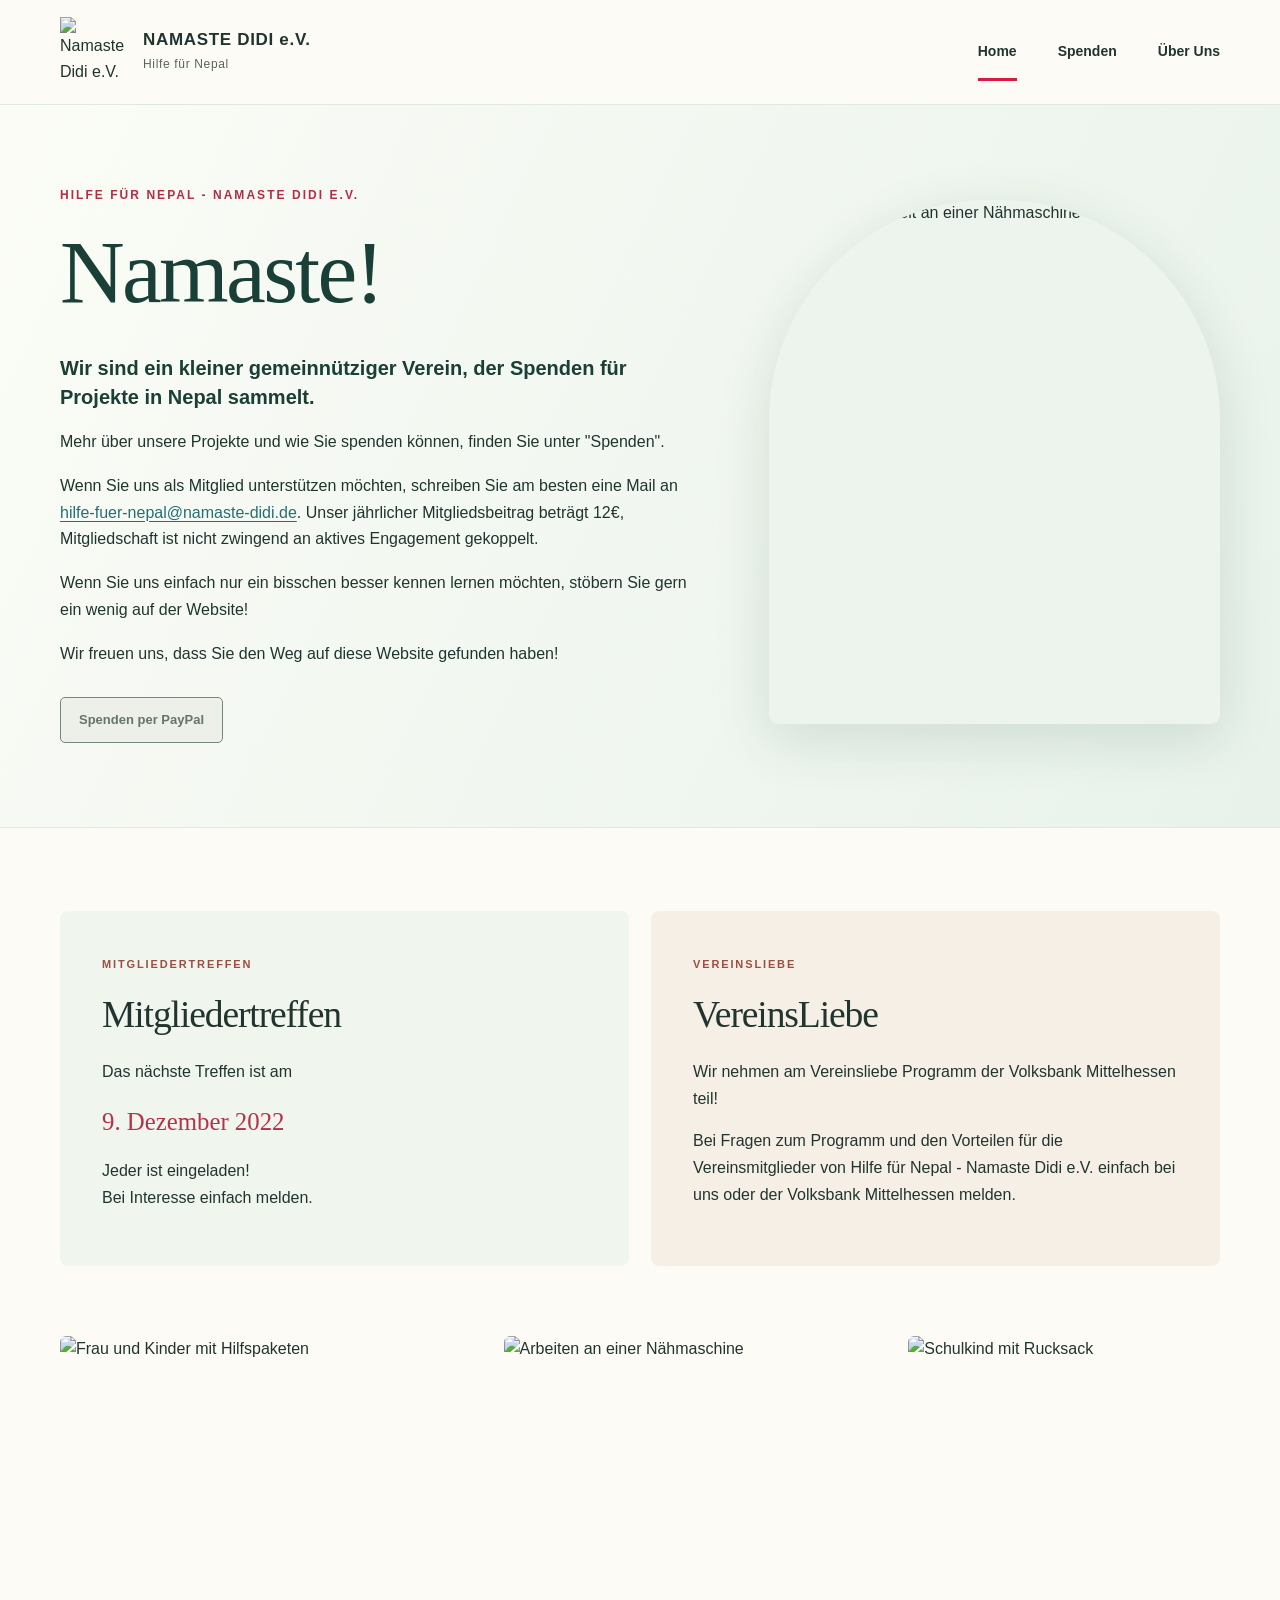
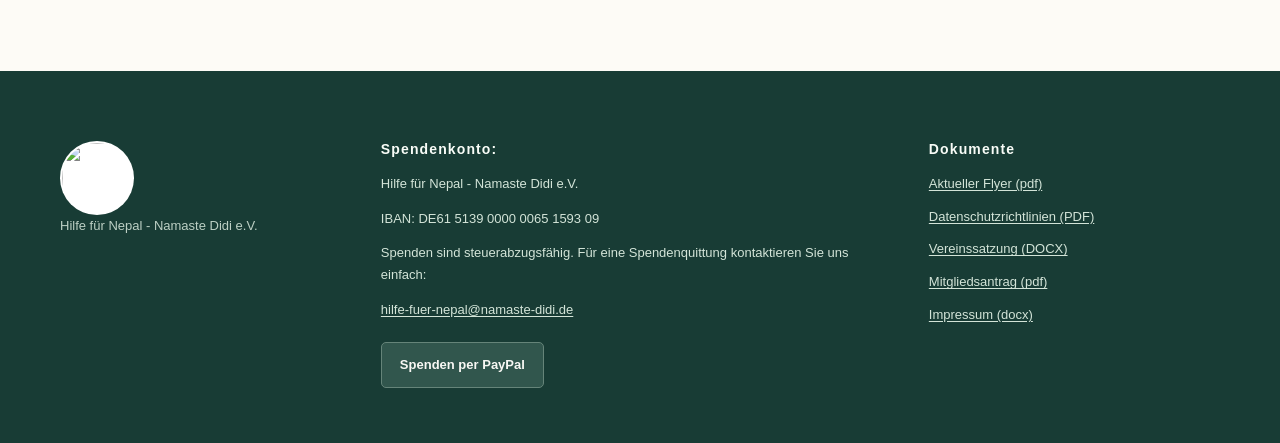
==== index.html @ a65c97d6 "Add files via upload" ====
<!DOCTYPE html>

<html lang="de">
<head><meta charset="utf-8"/><meta content="width=device-width, initial-scale=1" name="viewport"/>
<title>Home – Namaste Didi e.V.</title>
<meta content="Hilfe für Nepal – Namaste Didi e.V." name="description"/>
<link href="assets/logo.png" rel="icon" type="image/png"/>
<link href="styles.css" rel="stylesheet"/>
</head><body>
<a class="skip" href="#inhalt">Zum Inhalt springen</a>

<header class="header"><div class="wrap header-inner">
<a class="brand" href="index.html"><img alt="Namaste Didi e.V. – Hilfe für Nepal" height="70" src="assets/logo.png" width="70"/><span><strong>NAMASTE DIDI e.V.</strong><small>Hilfe für Nepal</small></span></a>
<nav aria-label="Hauptnavigation" class="nav"><a aria-current="page" href="index.html">Home</a><a href="projekte.html">Spenden</a><a href="wir.html">Über Uns</a></nav>
<details class="mobile-nav"><summary>Menü <span aria-hidden="true">☰</span></summary><nav aria-label="Hauptnavigation"><a aria-current="page" href="index.html">Home</a><a href="projekte.html">Spenden</a><a href="wir.html">Über Uns</a></nav></details>
</div></header>
<main id="inhalt">
<section class="hero"><div class="wrap hero-layout"><div class="hero-content"><span class="eyebrow">Hilfe für Nepal - Namaste Didi e.V.</span>
<h1>Namaste!</h1>
<p>Wir sind ein kleiner gemeinnütziger Verein, der Spenden für Projekte in Nepal sammelt.</p>
<p>Mehr über unsere Projekte und wie Sie spenden können, finden Sie unter "Spenden".</p>
<p>Wenn Sie uns als Mitglied unterstützen möchten, schreiben Sie am besten eine Mail an <a class="in-text" href="mailto:hilfe-fuer-nepal@namaste-didi.de">hilfe-fuer-nepal@namaste-didi.de</a>. Unser jährlicher Mitgliedsbeitrag beträgt 12€, Mitgliedschaft ist nicht zwingend an aktives Engagement gekoppelt.</p>
<p>Wenn Sie uns einfach nur ein bisschen besser kennen lernen möchten, stöbern Sie gern ein wenig auf der Website!</p>
<p>Wir freuen uns, dass Sie den Weg auf diese Website gefunden haben!</p>
<span class="archived-button home-paypal">Spenden per PayPal</span>
</div><figure class="hero-photo"><img alt="Frau bei der Arbeit an einer Nähmaschine" fetchpriority="high" height="374" src="assets/naeherin-1.webp" width="403"/></figure></div></section>
<section class="home-details"><div class="wrap details-grid"><article class="meeting"><span class="small-title">Mitgliedertreffen</span><h2>Mitgliedertreffen</h2><p>Das nächste Treffen ist am</p><p class="date">9. Dezember 2022</p><p>Jeder ist eingeladen!<br/>Bei Interesse einfach melden.</p></article><article class="club"><span class="small-title">VereinsLiebe</span><h2>VereinsLiebe</h2><p>Wir nehmen am Vereinsliebe Programm der Volksbank Mittelhessen teil!</p><p>Bei Fragen zum Programm und den Vorteilen für die Vereinsmitglieder von Hilfe für Nepal - Namaste Didi e.V. einfach bei uns oder der Volksbank Mittelhessen melden.</p></article></div></section>
<section aria-label="Fotos aus dem Vereinsarchiv" class="photos-strip wrap"><img alt="Frau und Kinder mit Hilfspaketen" loading="lazy" src="assets/familie-2.webp"/><img alt="Arbeiten an einer Nähmaschine" loading="lazy" src="assets/naeherin-2.webp"/><img alt="Schulkind mit Rucksack" loading="lazy" src="assets/schulranzen.webp"/></section>
</main>
<footer class="footer"><div class="wrap footer-inner"><section class="footer-identity"><img alt="" height="74" src="assets/logo.png" width="74"/><p>Hilfe für Nepal - Namaste Didi e.V.</p></section>
<section class="footer-donation"><h2>Spendenkonto:</h2><p>Hilfe für Nepal - Namaste Didi e.V.</p><p>IBAN: DE61 5139 0000 0065 1593 09</p><p>Spenden sind steuerabzugsfähig. Für eine Spendenquittung kontaktieren Sie uns einfach:</p><p><a href="mailto:hilfe-fuer-nepal@namaste-didi.de">hilfe-fuer-nepal@namaste-didi.de</a></p><span class="archived-button">Spenden per PayPal</span></section>
<section class="footer-documents"><h2>Dokumente</h2><a download="Flyer.pdf" href="dokumente/Flyer.pdf">Aktueller Flyer (pdf)</a><a download="Datenschutzrichtlinien.pdf" href="dokumente/Datenschutzrichtlinien.pdf">Datenschutzrichtlinien (PDF)</a><a download="Vereinssatzung.docx" href="dokumente/Vereinssatzung.docx">Vereinssatzung (DOCX)</a><a download="Mitgliedsantrag.pdf" href="dokumente/Mitgliedsantrag.pdf">Mitgliedsantrag (pdf)</a><a download="Impressum-Namaste-Didi.docx" href="dokumente/Impressum-Namaste-Didi.docx">Impressum (docx)</a></section></div></footer>
</body></html>
---- styles.css ----
:root{--bg:#fdfbf6;--ink:#20352f;--forest:#193f36;--blue:#36afe0;--red:#d91b43;--green:#76b876;--sage:#edf4ed;--line:#e0e9df;--muted:#56655d;--serif:Georgia,'Times New Roman',serif}
*,*::before,*::after{box-sizing:border-box}
html{scroll-behavior:smooth}body{margin:0;color:var(--ink);background:var(--bg);font-family:Arial,Helvetica,sans-serif;line-height:1.68;font-size:16px}img{max-width:100%;display:block}a{color:inherit;text-decoration:none}a:hover{text-decoration:underline}button,summary{cursor:pointer}.wrap{width:min(1160px,calc(100% - 52px));margin-inline:auto}
h1,h2,h3{line-height:1.16}h1,h2{font-family:var(--serif);font-weight:500;letter-spacing:-.03em}h1{font-size:clamp(3.5rem,7vw,6rem);margin:0 0 30px}h2{font-size:clamp(2rem,3vw,3rem)}h3{font-size:1.25rem}.skip{position:absolute;top:-50px;left:12px;z-index:50;background:white;padding:10px}.skip:focus{top:8px}
.header{position:relative;z-index:4;background:var(--bg);border-bottom:1px solid var(--line)}.header-inner{display:flex;align-items:center;justify-content:space-between;gap:28px;height:104px}.brand{display:flex;align-items:center;gap:12px;flex-shrink:0}.brand img{width:71px;height:71px;object-fit:contain;mix-blend-mode:multiply}.brand strong{font-size:17px;display:block;line-height:1.2;letter-spacing:.04em}.brand small{font-size:12px;color:var(--muted);display:block;letter-spacing:.055em;margin-top:3px}.nav{display:flex;gap:41px;align-items:center}.nav>a{font-size:14px;font-weight:700;position:relative;padding:33px 0}.nav>a[aria-current="page"]:after{content:"";position:absolute;background:var(--red);height:3px;left:0;right:0;bottom:16px}.mobile-nav{display:none}
.hero{background:linear-gradient(115deg,#fbfcf6,#e8f2eb);border-bottom:1px solid var(--line)}.hero-layout{display:grid;grid-template-columns:1.16fr .82fr;gap:70px;min-height:600px;align-items:center;padding-block:76px 84px}.eyebrow{font-size:12px;letter-spacing:.17em;font-weight:800;color:#b12e45;text-transform:uppercase}.hero h1{color:var(--forest);margin-top:12px}.hero-content p{max-width:650px;margin:0 0 17px;font-size:16px}.hero-content p:first-of-type{font-size:20px;line-height:1.45;color:var(--forest);font-weight:650}.in-text{color:#246f74;text-decoration:underline;text-underline-offset:3px;overflow-wrap:anywhere}.hero-photo{margin:0;border-radius:220px 220px 9px 9px;overflow:hidden;box-shadow:0 15px 55px #17472d22;background:var(--sage);aspect-ratio:1/1.16}.hero-photo img{width:100%;height:100%;object-fit:cover;object-position:50% 50%}.archived-button{display:inline-block;border:1px solid #75867d;color:#65756a;background:#edf0e9;border-radius:5px;padding:11px 18px;font-size:13px;font-weight:750;cursor:default}.home-paypal{margin-top:12px}
.home-details{padding:83px 0 70px}.details-grid{display:grid;grid-template-columns:1fr 1fr;gap:22px}.details-grid article{padding:39px 42px;border-radius:8px;background:#f0f5ee;min-height:310px}.details-grid .club{background:#f6efe6}.details-grid .small-title{font-weight:800;font-size:11px;color:#9a4f40;letter-spacing:.17em;text-transform:uppercase}.details-grid h2{font-size:2.35rem;margin:16px 0 23px}.details-grid p{margin:0 0 15px}.details-grid .date{font-family:var(--serif);font-size:1.55rem;color:#b5324b}.photos-strip{display:grid;grid-template-columns:1.1fr 1fr .8fr;gap:15px;padding-bottom:95px}.photos-strip img{height:240px;width:100%;object-fit:cover;border-radius:6px}.photos-strip img:nth-child(3){object-position:50% 32%}
.page-heading{background:#eaf2eb;padding:64px 0 55px;border-bottom:1px solid var(--line)}.page-heading h1{margin:0;font-size:clamp(3rem,6vw,5rem)}.section{padding:78px 0}.section.soft{background:#f0f5ed}.prose p{margin:0 0 18px}.prose h2{margin:0 0 26px}.prose h3{font-family:var(--serif);font-size:1.6rem;margin:28px 0 12px}.project-philosophy{display:grid;grid-template-columns:.76fr 1.24fr;align-items:center;gap:62px}.philosophy-image{align-self:stretch;min-height:390px;background:#e4e9df;overflow:hidden;border-radius:8px}.philosophy-image img{width:100%;height:100%;object-fit:cover}.project-feature{display:grid;grid-template-columns:1.3fr .7fr;gap:45px;align-items:center}.project-feature-photo{margin:0;overflow:hidden;border-radius:8px;background:#dbe8de}.project-feature-photo img{width:100%;min-height:290px;max-height:430px;object-fit:cover}.project-feature-text h2{font-size:clamp(2.35rem,4.5vw,3.75rem)}.section-title{margin:0 0 32px}.projects-list{display:grid;grid-template-columns:1fr 1fr;gap:20px}.project-card{border-radius:7px;border:1px solid var(--line);background:white;padding:29px 31px}.project-card h3{font-family:var(--serif);font-size:1.85rem;font-weight:500;margin:0 0 17px}.project-card p{margin:0 0 13px}.project-card p:last-child{margin:0}.project-card.with-image{display:grid;grid-template-columns:1.15fr .85fr;gap:22px;align-items:start}.project-card.with-image img{height:100%;min-height:180px;object-fit:cover;border-radius:6px}.project-card:nth-child(4),.project-card:nth-child(5){grid-column:span 2}.project-card:nth-child(5){grid-template-columns:1.5fr .5fr}.donation-grid{display:grid;grid-template-columns:repeat(3,minmax(0,1fr));gap:19px}.donation-card{border:1px solid var(--line);border-radius:7px;background:#fff;padding:27px 29px}.donation-card h3{font-family:var(--serif);font-size:1.55rem;font-weight:500;margin:0 0 18px}.donation-card p{margin:0 0 17px}.donation-card p:last-child{margin:0}
.about-top{display:grid;grid-template-columns:1.4fr .6fr;gap:53px;align-items:center}.about-top h2{font-size:clamp(2rem,3vw,2.85rem)}.about-photo{margin:0;border-radius:7px;overflow:hidden;max-height:420px}.about-photo img{width:100%;height:420px;object-fit:cover}.about-members{max-width:870px;margin:0 auto}.team-grid{display:grid;grid-template-columns:repeat(3,minmax(0,1fr));gap:20px}.team-card{padding:31px;background:white;border:1px solid var(--line);border-radius:7px}.team-number{font-size:12px;color:#a9b4aa;letter-spacing:.15em;font-weight:700}.team-card h2{font-size:1.95rem;margin:26px 0 11px}.team-card h3{font-size:13px;color:#a9434f;letter-spacing:.05em;margin:0 0 19px}.team-card p{margin:0;color:var(--muted)}
.footer{background:#183c35;color:#f8fcf7;padding:70px 0 55px}.footer-inner{display:grid;grid-template-columns:.92fr 1.7fr 1fr;gap:53px}.footer-identity img{background:white;border-radius:50%;padding:2px}.footer-identity p{font-size:14px;opacity:.88;margin:18px 0}.footer h2{font-family:Arial,Helvetica,sans-serif;font-size:14px;letter-spacing:.08em;font-weight:800;margin:0 0 16px}.footer p{font-size:13px;margin:0 0 13px;color:#d3e4d8}.footer a{font-size:13px;text-decoration:underline;text-underline-offset:2px}.footer-documents a{display:block;margin:0 0 11px;color:#d3e4d8}.footer .archived-button{background:#31564d;border-color:#658479;color:#f8f8f4;margin-top:8px}
@media(max-width:1000px){.hero-layout{gap:37px;grid-template-columns:1.2fr .75fr}.projects-list{grid-template-columns:1fr}.project-card:nth-child(4),.project-card:nth-child(5){grid-column:auto}.donation-grid{grid-template-columns:1fr 1fr}.footer-inner{gap:27px}.project-philosophy{gap:29px}.project-feature{gap:29px}}
@media(max-width:730px){.wrap{width:calc(100% - 36px)}.header-inner{height:78px}.brand img{width:55px;height:55px}.brand strong{font-size:14px}.brand small{font-size:10px}.nav{display:none}.mobile-nav{display:block;position:relative}.mobile-nav summary{list-style:none;padding:9px 0;font-size:14px;font-weight:750}.mobile-nav summary::-webkit-details-marker{display:none}.mobile-nav nav{position:absolute;right:-18px;top:40px;min-width:175px;background:var(--bg);border:1px solid var(--line);box-shadow:0 14px 32px #152f2338;z-index:20;padding:9px 18px}.mobile-nav nav a{display:block;font-size:15px;font-weight:700;padding:9px 0}.hero-layout{grid-template-columns:1fr;padding:55px 0 67px;gap:35px}.hero h1{font-size:4.3rem;margin-bottom:20px}.hero-photo{max-width:400px;width:100%;margin:0 auto;aspect-ratio:1.24/1;border-radius:180px 180px 8px 8px}.home-details{padding:60px 0 48px}.details-grid{grid-template-columns:1fr}.details-grid article{padding:29px}.photos-strip{grid-template-columns:1fr 1fr;gap:9px;padding-bottom:64px}.photos-strip img{height:180px}.photos-strip img:first-child{grid-row:span 2;height:369px}.page-heading{padding:50px 0 42px}.section{padding:58px 0}.project-philosophy,.project-feature,.about-top{grid-template-columns:1fr}.philosophy-image{min-height:290px;max-height:410px}.project-feature-photo{max-width:500px}.project-card.with-image,.project-card:nth-child(5){grid-template-columns:1fr}.project-card.with-image img{height:200px;width:100%}.donation-grid{grid-template-columns:1fr}.team-grid{grid-template-columns:1fr 1fr}.footer-inner{grid-template-columns:1fr 1fr;gap:35px}.footer-identity{grid-column:span 2}}
@media(max-width:450px){.hero h1{font-size:3.7rem}.hero-content p:first-of-type{font-size:18px}.team-grid{grid-template-columns:1fr}.footer-inner{grid-template-columns:1fr}.footer-identity{grid-column:auto}.photos-strip img{height:145px}.photos-strip img:first-child{height:299px}.section-title{font-size:2.3rem}.project-card{padding:23px}.project-card h3{font-size:1.55rem}}
@media(prefers-reduced-motion:reduce){html{scroll-behavior:auto}}

.philosophy-image{margin:0;position:relative}.editorial-photo-note{position:absolute;bottom:0;left:0;right:0;background:#193f36ed;color:#fff;font-size:12px;line-height:1.45;padding:13px 15px}
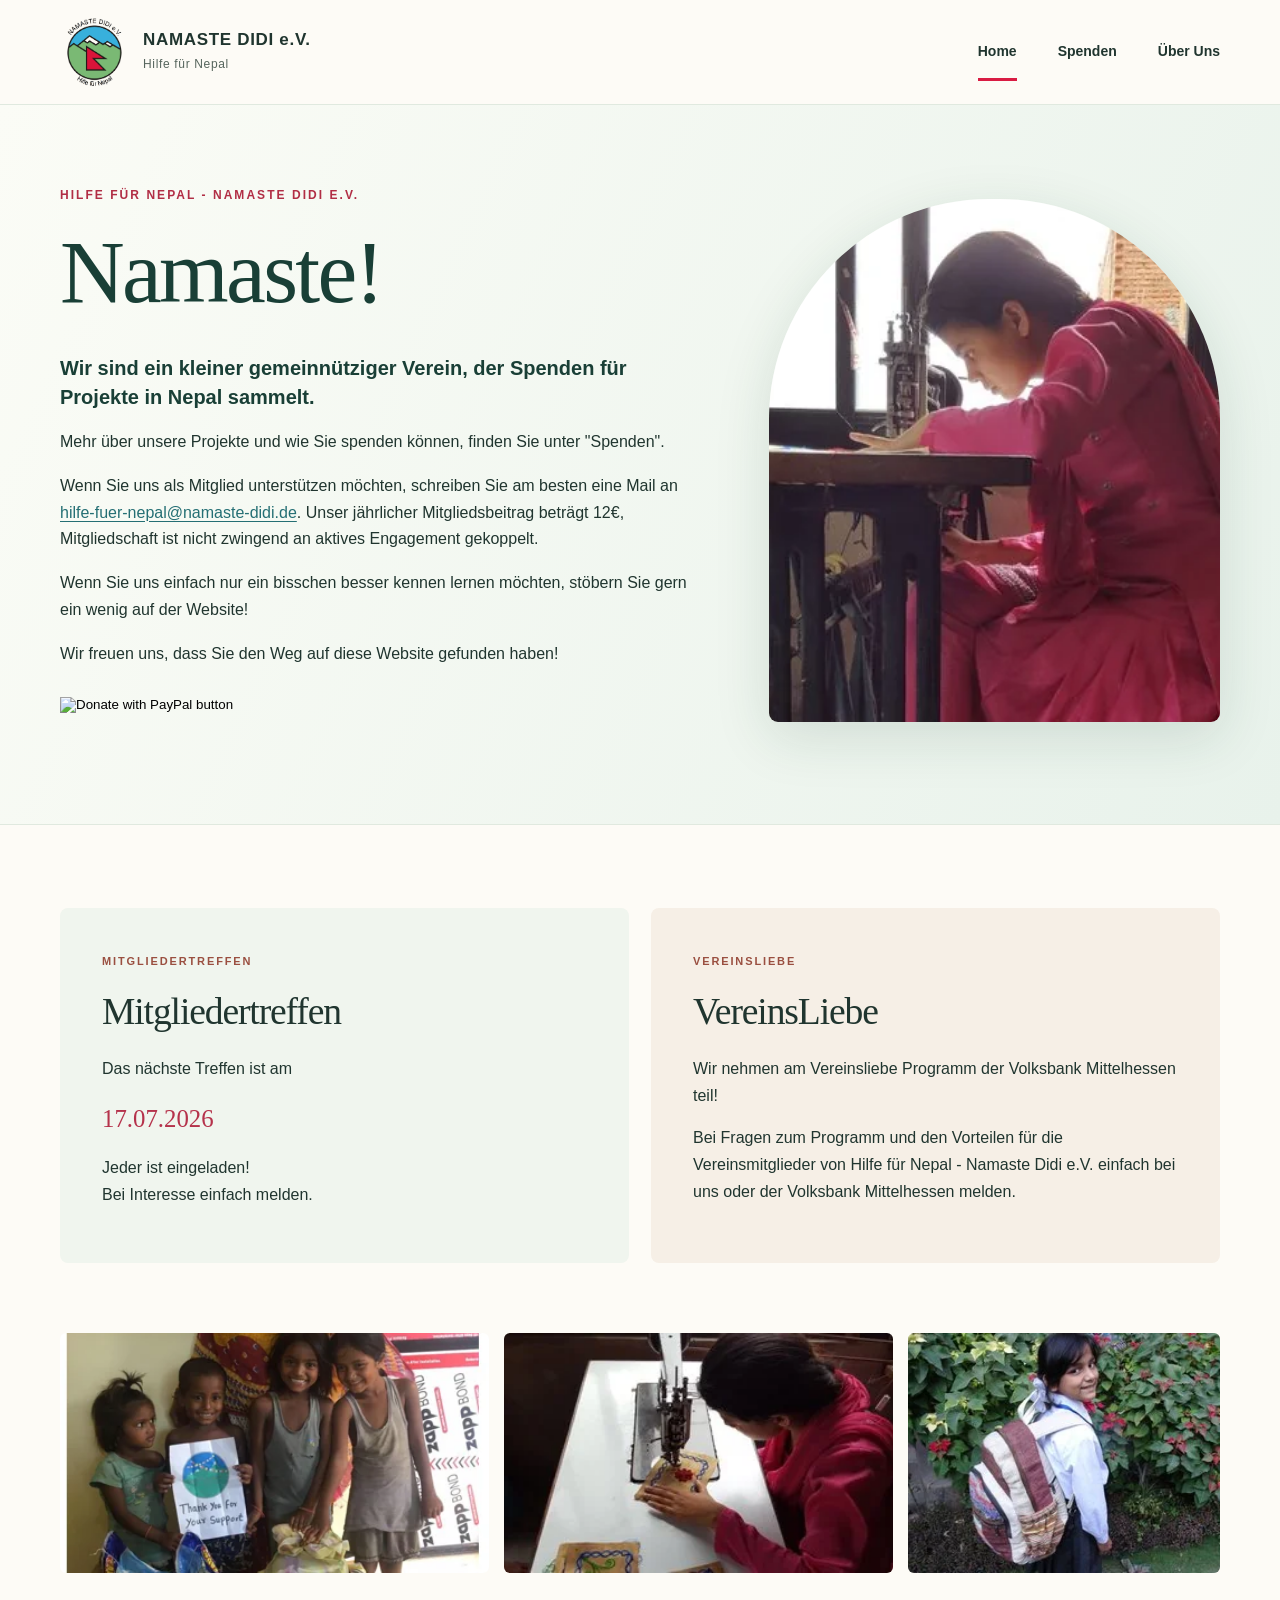
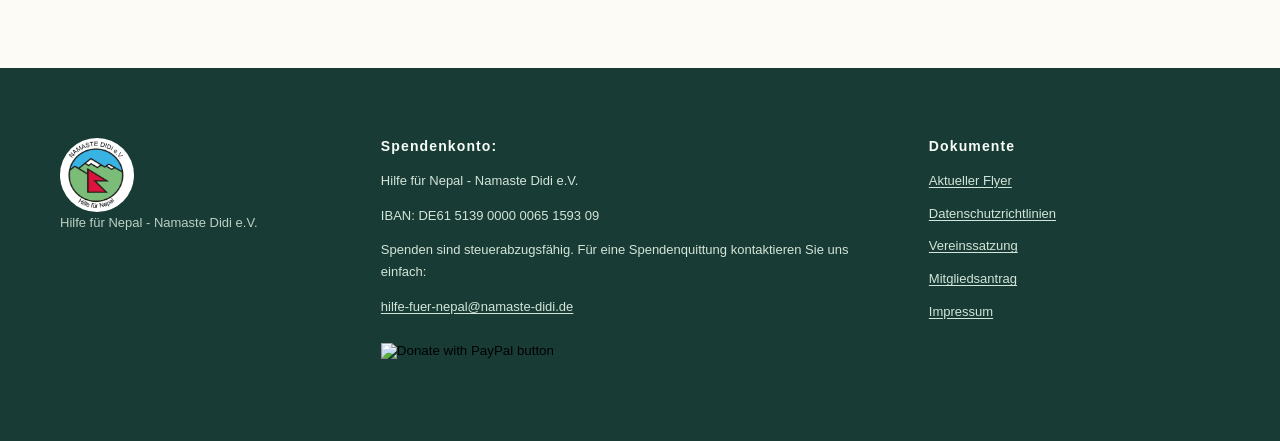
==== commit 1a5ca1d6: "Fix document links and PayPal donation forms; update meeting date and remove editorial notes" ====
--- a/index.html
+++ b/index.html
@@ -22,12 +22,20 @@
 <p>Wenn Sie uns als Mitglied unterstützen möchten, schreiben Sie am besten eine Mail an <a class="in-text" href="mailto:hilfe-fuer-nepal@namaste-didi.de">hilfe-fuer-nepal@namaste-didi.de</a>. Unser jährlicher Mitgliedsbeitrag beträgt 12€, Mitgliedschaft ist nicht zwingend an aktives Engagement gekoppelt.</p>
 <p>Wenn Sie uns einfach nur ein bisschen besser kennen lernen möchten, stöbern Sie gern ein wenig auf der Website!</p>
 <p>Wir freuen uns, dass Sie den Weg auf diese Website gefunden haben!</p>
-<span class="archived-button home-paypal">Spenden per PayPal</span>
+<form class="paypal-form" action="https://www.paypal.com/donate" method="post" target="_top">
+<input type="hidden" name="hosted_button_id" value="EQ22WCZMBTJYG"/>
+<input type="image" src="https://www.paypalobjects.com/de_DE/DE/i/btn/btn_donate_LG.gif" border="0" name="submit" title="PayPal - The safer, easier way to pay online!" alt="Donate with PayPal button"/>
+<img alt="" border="0" src="https://www.paypal.com/de_DE/i/scr/pixel.gif" width="1" height="1"/>
+</form>
 </div><figure class="hero-photo"><img alt="Frau bei der Arbeit an einer Nähmaschine" fetchpriority="high" height="374" src="assets/naeherin-1.webp" width="403"/></figure></div></section>
-<section class="home-details"><div class="wrap details-grid"><article class="meeting"><span class="small-title">Mitgliedertreffen</span><h2>Mitgliedertreffen</h2><p>Das nächste Treffen ist am</p><p class="date">9. Dezember 2022</p><p>Jeder ist eingeladen!<br/>Bei Interesse einfach melden.</p></article><article class="club"><span class="small-title">VereinsLiebe</span><h2>VereinsLiebe</h2><p>Wir nehmen am Vereinsliebe Programm der Volksbank Mittelhessen teil!</p><p>Bei Fragen zum Programm und den Vorteilen für die Vereinsmitglieder von Hilfe für Nepal - Namaste Didi e.V. einfach bei uns oder der Volksbank Mittelhessen melden.</p></article></div></section>
-<section aria-label="Fotos aus dem Vereinsarchiv" class="photos-strip wrap"><img alt="Frau und Kinder mit Hilfspaketen" loading="lazy" src="assets/familie-2.webp"/><img alt="Arbeiten an einer Nähmaschine" loading="lazy" src="assets/naeherin-2.webp"/><img alt="Schulkind mit Rucksack" loading="lazy" src="assets/schulranzen.webp"/></section>
+<section class="home-details"><div class="wrap details-grid"><article class="meeting"><span class="small-title">Mitgliedertreffen</span><h2>Mitgliedertreffen</h2><p>Das nächste Treffen ist am</p><p class="date">17.07.2026</p><p>Jeder ist eingeladen!<br/>Bei Interesse einfach melden.</p></article><article class="club"><span class="small-title">VereinsLiebe</span><h2>VereinsLiebe</h2><p>Wir nehmen am Vereinsliebe Programm der Volksbank Mittelhessen teil!</p><p>Bei Fragen zum Programm und den Vorteilen für die Vereinsmitglieder von Hilfe für Nepal - Namaste Didi e.V. einfach bei uns oder der Volksbank Mittelhessen melden.</p></article></div></section>
+<section aria-label="Fotos aus Nepal" class="photos-strip wrap"><img alt="Frau und Kinder mit Hilfspaketen" loading="lazy" src="assets/familie-2.webp"/><img alt="Arbeiten an einer Nähmaschine" loading="lazy" src="assets/naeherin-2.webp"/><img alt="Schulkind mit Rucksack" loading="lazy" src="assets/schulranzen.webp"/></section>
 </main>
 <footer class="footer"><div class="wrap footer-inner"><section class="footer-identity"><img alt="" height="74" src="assets/logo.png" width="74"/><p>Hilfe für Nepal - Namaste Didi e.V.</p></section>
-<section class="footer-donation"><h2>Spendenkonto:</h2><p>Hilfe für Nepal - Namaste Didi e.V.</p><p>IBAN: DE61 5139 0000 0065 1593 09</p><p>Spenden sind steuerabzugsfähig. Für eine Spendenquittung kontaktieren Sie uns einfach:</p><p><a href="mailto:hilfe-fuer-nepal@namaste-didi.de">hilfe-fuer-nepal@namaste-didi.de</a></p><span class="archived-button">Spenden per PayPal</span></section>
-<section class="footer-documents"><h2>Dokumente</h2><a download="Flyer.pdf" href="dokumente/Flyer.pdf">Aktueller Flyer (pdf)</a><a download="Datenschutzrichtlinien.pdf" href="dokumente/Datenschutzrichtlinien.pdf">Datenschutzrichtlinien (PDF)</a><a download="Vereinssatzung.docx" href="dokumente/Vereinssatzung.docx">Vereinssatzung (DOCX)</a><a download="Mitgliedsantrag.pdf" href="dokumente/Mitgliedsantrag.pdf">Mitgliedsantrag (pdf)</a><a download="Impressum-Namaste-Didi.docx" href="dokumente/Impressum-Namaste-Didi.docx">Impressum (docx)</a></section></div></footer>
+<section class="footer-donation"><h2>Spendenkonto:</h2><p>Hilfe für Nepal - Namaste Didi e.V.</p><p>IBAN: DE61 5139 0000 0065 1593 09</p><p>Spenden sind steuerabzugsfähig. Für eine Spendenquittung kontaktieren Sie uns einfach:</p><p><a href="mailto:hilfe-fuer-nepal@namaste-didi.de">hilfe-fuer-nepal@namaste-didi.de</a></p><form class="paypal-form" action="https://www.paypal.com/donate" method="post" target="_top">
+<input type="hidden" name="hosted_button_id" value="EQ22WCZMBTJYG"/>
+<input type="image" src="https://www.paypalobjects.com/de_DE/DE/i/btn/btn_donate_LG.gif" border="0" name="submit" title="PayPal - The safer, easier way to pay online!" alt="Donate with PayPal button"/>
+<img alt="" border="0" src="https://www.paypal.com/de_DE/i/scr/pixel.gif" width="1" height="1"/>
+</form></section>
+<section class="footer-documents"><h2>Dokumente</h2><a download="Flyer.pdf" href="documents/Flyer.pdf">Aktueller Flyer</a><a download="Datenschutzrichtlinien.pdf" href="documents/Datenschutzrichtlinien.pdf">Datenschutzrichtlinien</a><a download="Vereinssatzung.docx" href="documents/Vereinssatzung.docx">Vereinssatzung</a><a download="Mitgliedsantrag.pdf" href="documents/Mitgliedsantrag.pdf">Mitgliedsantrag</a><a download="Impressum-Namaste-Didi.docx" href="documents/Impressum-Namaste-Didi.docx">Impressum</a></section></div></footer>
 </body></html>
--- a/styles.css
+++ b/styles.css
@@ -4,14 +4,14 @@
 html{scroll-behavior:smooth}body{margin:0;color:var(--ink);background:var(--bg);font-family:Arial,Helvetica,sans-serif;line-height:1.68;font-size:16px}img{max-width:100%;display:block}a{color:inherit;text-decoration:none}a:hover{text-decoration:underline}button,summary{cursor:pointer}.wrap{width:min(1160px,calc(100% - 52px));margin-inline:auto}
 h1,h2,h3{line-height:1.16}h1,h2{font-family:var(--serif);font-weight:500;letter-spacing:-.03em}h1{font-size:clamp(3.5rem,7vw,6rem);margin:0 0 30px}h2{font-size:clamp(2rem,3vw,3rem)}h3{font-size:1.25rem}.skip{position:absolute;top:-50px;left:12px;z-index:50;background:white;padding:10px}.skip:focus{top:8px}
 .header{position:relative;z-index:4;background:var(--bg);border-bottom:1px solid var(--line)}.header-inner{display:flex;align-items:center;justify-content:space-between;gap:28px;height:104px}.brand{display:flex;align-items:center;gap:12px;flex-shrink:0}.brand img{width:71px;height:71px;object-fit:contain;mix-blend-mode:multiply}.brand strong{font-size:17px;display:block;line-height:1.2;letter-spacing:.04em}.brand small{font-size:12px;color:var(--muted);display:block;letter-spacing:.055em;margin-top:3px}.nav{display:flex;gap:41px;align-items:center}.nav>a{font-size:14px;font-weight:700;position:relative;padding:33px 0}.nav>a[aria-current="page"]:after{content:"";position:absolute;background:var(--red);height:3px;left:0;right:0;bottom:16px}.mobile-nav{display:none}
-.hero{background:linear-gradient(115deg,#fbfcf6,#e8f2eb);border-bottom:1px solid var(--line)}.hero-layout{display:grid;grid-template-columns:1.16fr .82fr;gap:70px;min-height:600px;align-items:center;padding-block:76px 84px}.eyebrow{font-size:12px;letter-spacing:.17em;font-weight:800;color:#b12e45;text-transform:uppercase}.hero h1{color:var(--forest);margin-top:12px}.hero-content p{max-width:650px;margin:0 0 17px;font-size:16px}.hero-content p:first-of-type{font-size:20px;line-height:1.45;color:var(--forest);font-weight:650}.in-text{color:#246f74;text-decoration:underline;text-underline-offset:3px;overflow-wrap:anywhere}.hero-photo{margin:0;border-radius:220px 220px 9px 9px;overflow:hidden;box-shadow:0 15px 55px #17472d22;background:var(--sage);aspect-ratio:1/1.16}.hero-photo img{width:100%;height:100%;object-fit:cover;object-position:50% 50%}.archived-button{display:inline-block;border:1px solid #75867d;color:#65756a;background:#edf0e9;border-radius:5px;padding:11px 18px;font-size:13px;font-weight:750;cursor:default}.home-paypal{margin-top:12px}
+.hero{background:linear-gradient(115deg,#fbfcf6,#e8f2eb);border-bottom:1px solid var(--line)}.hero-layout{display:grid;grid-template-columns:1.16fr .82fr;gap:70px;min-height:600px;align-items:center;padding-block:76px 84px}.eyebrow{font-size:12px;letter-spacing:.17em;font-weight:800;color:#b12e45;text-transform:uppercase}.hero h1{color:var(--forest);margin-top:12px}.hero-content p{max-width:650px;margin:0 0 17px;font-size:16px}.hero-content p:first-of-type{font-size:20px;line-height:1.45;color:var(--forest);font-weight:650}.in-text{color:#246f74;text-decoration:underline;text-underline-offset:3px;overflow-wrap:anywhere}.hero-photo{margin:0;border-radius:220px 220px 9px 9px;overflow:hidden;box-shadow:0 15px 55px #17472d22;background:var(--sage);aspect-ratio:1/1.16}.hero-photo img{width:100%;height:100%;object-fit:cover;object-position:50% 50%}.paypal-form{display:inline-block;margin-top:12px}.paypal-form input[type="image"]{display:block;max-width:100%;height:auto;border:0;cursor:pointer}.paypal-form input[type="image"]:focus-visible{outline:3px solid var(--blue);outline-offset:4px}
 .home-details{padding:83px 0 70px}.details-grid{display:grid;grid-template-columns:1fr 1fr;gap:22px}.details-grid article{padding:39px 42px;border-radius:8px;background:#f0f5ee;min-height:310px}.details-grid .club{background:#f6efe6}.details-grid .small-title{font-weight:800;font-size:11px;color:#9a4f40;letter-spacing:.17em;text-transform:uppercase}.details-grid h2{font-size:2.35rem;margin:16px 0 23px}.details-grid p{margin:0 0 15px}.details-grid .date{font-family:var(--serif);font-size:1.55rem;color:#b5324b}.photos-strip{display:grid;grid-template-columns:1.1fr 1fr .8fr;gap:15px;padding-bottom:95px}.photos-strip img{height:240px;width:100%;object-fit:cover;border-radius:6px}.photos-strip img:nth-child(3){object-position:50% 32%}
 .page-heading{background:#eaf2eb;padding:64px 0 55px;border-bottom:1px solid var(--line)}.page-heading h1{margin:0;font-size:clamp(3rem,6vw,5rem)}.section{padding:78px 0}.section.soft{background:#f0f5ed}.prose p{margin:0 0 18px}.prose h2{margin:0 0 26px}.prose h3{font-family:var(--serif);font-size:1.6rem;margin:28px 0 12px}.project-philosophy{display:grid;grid-template-columns:.76fr 1.24fr;align-items:center;gap:62px}.philosophy-image{align-self:stretch;min-height:390px;background:#e4e9df;overflow:hidden;border-radius:8px}.philosophy-image img{width:100%;height:100%;object-fit:cover}.project-feature{display:grid;grid-template-columns:1.3fr .7fr;gap:45px;align-items:center}.project-feature-photo{margin:0;overflow:hidden;border-radius:8px;background:#dbe8de}.project-feature-photo img{width:100%;min-height:290px;max-height:430px;object-fit:cover}.project-feature-text h2{font-size:clamp(2.35rem,4.5vw,3.75rem)}.section-title{margin:0 0 32px}.projects-list{display:grid;grid-template-columns:1fr 1fr;gap:20px}.project-card{border-radius:7px;border:1px solid var(--line);background:white;padding:29px 31px}.project-card h3{font-family:var(--serif);font-size:1.85rem;font-weight:500;margin:0 0 17px}.project-card p{margin:0 0 13px}.project-card p:last-child{margin:0}.project-card.with-image{display:grid;grid-template-columns:1.15fr .85fr;gap:22px;align-items:start}.project-card.with-image img{height:100%;min-height:180px;object-fit:cover;border-radius:6px}.project-card:nth-child(4),.project-card:nth-child(5){grid-column:span 2}.project-card:nth-child(5){grid-template-columns:1.5fr .5fr}.donation-grid{display:grid;grid-template-columns:repeat(3,minmax(0,1fr));gap:19px}.donation-card{border:1px solid var(--line);border-radius:7px;background:#fff;padding:27px 29px}.donation-card h3{font-family:var(--serif);font-size:1.55rem;font-weight:500;margin:0 0 18px}.donation-card p{margin:0 0 17px}.donation-card p:last-child{margin:0}
 .about-top{display:grid;grid-template-columns:1.4fr .6fr;gap:53px;align-items:center}.about-top h2{font-size:clamp(2rem,3vw,2.85rem)}.about-photo{margin:0;border-radius:7px;overflow:hidden;max-height:420px}.about-photo img{width:100%;height:420px;object-fit:cover}.about-members{max-width:870px;margin:0 auto}.team-grid{display:grid;grid-template-columns:repeat(3,minmax(0,1fr));gap:20px}.team-card{padding:31px;background:white;border:1px solid var(--line);border-radius:7px}.team-number{font-size:12px;color:#a9b4aa;letter-spacing:.15em;font-weight:700}.team-card h2{font-size:1.95rem;margin:26px 0 11px}.team-card h3{font-size:13px;color:#a9434f;letter-spacing:.05em;margin:0 0 19px}.team-card p{margin:0;color:var(--muted)}
-.footer{background:#183c35;color:#f8fcf7;padding:70px 0 55px}.footer-inner{display:grid;grid-template-columns:.92fr 1.7fr 1fr;gap:53px}.footer-identity img{background:white;border-radius:50%;padding:2px}.footer-identity p{font-size:14px;opacity:.88;margin:18px 0}.footer h2{font-family:Arial,Helvetica,sans-serif;font-size:14px;letter-spacing:.08em;font-weight:800;margin:0 0 16px}.footer p{font-size:13px;margin:0 0 13px;color:#d3e4d8}.footer a{font-size:13px;text-decoration:underline;text-underline-offset:2px}.footer-documents a{display:block;margin:0 0 11px;color:#d3e4d8}.footer .archived-button{background:#31564d;border-color:#658479;color:#f8f8f4;margin-top:8px}
+.footer{background:#183c35;color:#f8fcf7;padding:70px 0 55px}.footer-inner{display:grid;grid-template-columns:.92fr 1.7fr 1fr;gap:53px}.footer-identity img{background:white;border-radius:50%;padding:2px}.footer-identity p{font-size:14px;opacity:.88;margin:18px 0}.footer h2{font-family:Arial,Helvetica,sans-serif;font-size:14px;letter-spacing:.08em;font-weight:800;margin:0 0 16px}.footer p{font-size:13px;margin:0 0 13px;color:#d3e4d8}.footer a{font-size:13px;text-decoration:underline;text-underline-offset:2px}.footer-documents a{display:block;margin:0 0 11px;color:#d3e4d8}
 @media(max-width:1000px){.hero-layout{gap:37px;grid-template-columns:1.2fr .75fr}.projects-list{grid-template-columns:1fr}.project-card:nth-child(4),.project-card:nth-child(5){grid-column:auto}.donation-grid{grid-template-columns:1fr 1fr}.footer-inner{gap:27px}.project-philosophy{gap:29px}.project-feature{gap:29px}}
 @media(max-width:730px){.wrap{width:calc(100% - 36px)}.header-inner{height:78px}.brand img{width:55px;height:55px}.brand strong{font-size:14px}.brand small{font-size:10px}.nav{display:none}.mobile-nav{display:block;position:relative}.mobile-nav summary{list-style:none;padding:9px 0;font-size:14px;font-weight:750}.mobile-nav summary::-webkit-details-marker{display:none}.mobile-nav nav{position:absolute;right:-18px;top:40px;min-width:175px;background:var(--bg);border:1px solid var(--line);box-shadow:0 14px 32px #152f2338;z-index:20;padding:9px 18px}.mobile-nav nav a{display:block;font-size:15px;font-weight:700;padding:9px 0}.hero-layout{grid-template-columns:1fr;padding:55px 0 67px;gap:35px}.hero h1{font-size:4.3rem;margin-bottom:20px}.hero-photo{max-width:400px;width:100%;margin:0 auto;aspect-ratio:1.24/1;border-radius:180px 180px 8px 8px}.home-details{padding:60px 0 48px}.details-grid{grid-template-columns:1fr}.details-grid article{padding:29px}.photos-strip{grid-template-columns:1fr 1fr;gap:9px;padding-bottom:64px}.photos-strip img{height:180px}.photos-strip img:first-child{grid-row:span 2;height:369px}.page-heading{padding:50px 0 42px}.section{padding:58px 0}.project-philosophy,.project-feature,.about-top{grid-template-columns:1fr}.philosophy-image{min-height:290px;max-height:410px}.project-feature-photo{max-width:500px}.project-card.with-image,.project-card:nth-child(5){grid-template-columns:1fr}.project-card.with-image img{height:200px;width:100%}.donation-grid{grid-template-columns:1fr}.team-grid{grid-template-columns:1fr 1fr}.footer-inner{grid-template-columns:1fr 1fr;gap:35px}.footer-identity{grid-column:span 2}}
 @media(max-width:450px){.hero h1{font-size:3.7rem}.hero-content p:first-of-type{font-size:18px}.team-grid{grid-template-columns:1fr}.footer-inner{grid-template-columns:1fr}.footer-identity{grid-column:auto}.photos-strip img{height:145px}.photos-strip img:first-child{height:299px}.section-title{font-size:2.3rem}.project-card{padding:23px}.project-card h3{font-size:1.55rem}}
 @media(prefers-reduced-motion:reduce){html{scroll-behavior:auto}}
 
-.philosophy-image{margin:0;position:relative}.editorial-photo-note{position:absolute;bottom:0;left:0;right:0;background:#193f36ed;color:#fff;font-size:12px;line-height:1.45;padding:13px 15px}
+.philosophy-image{margin:0}
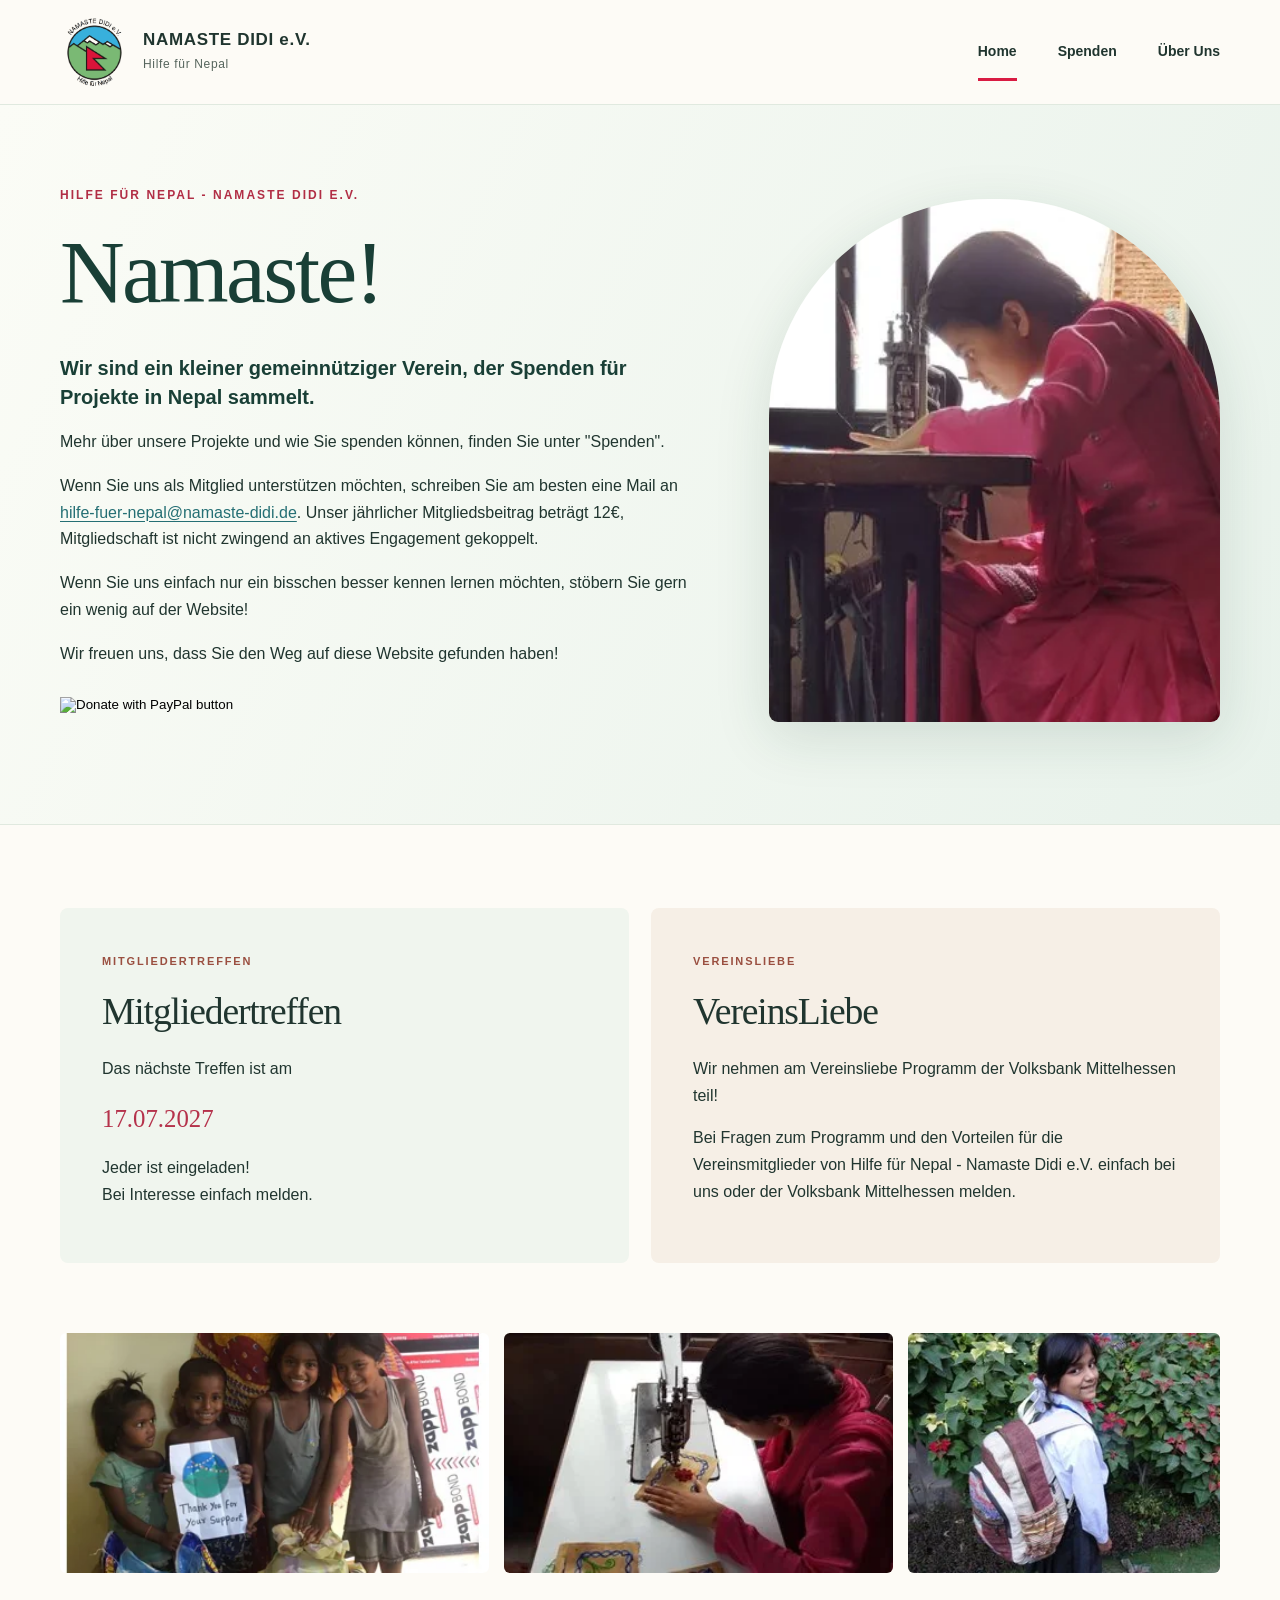
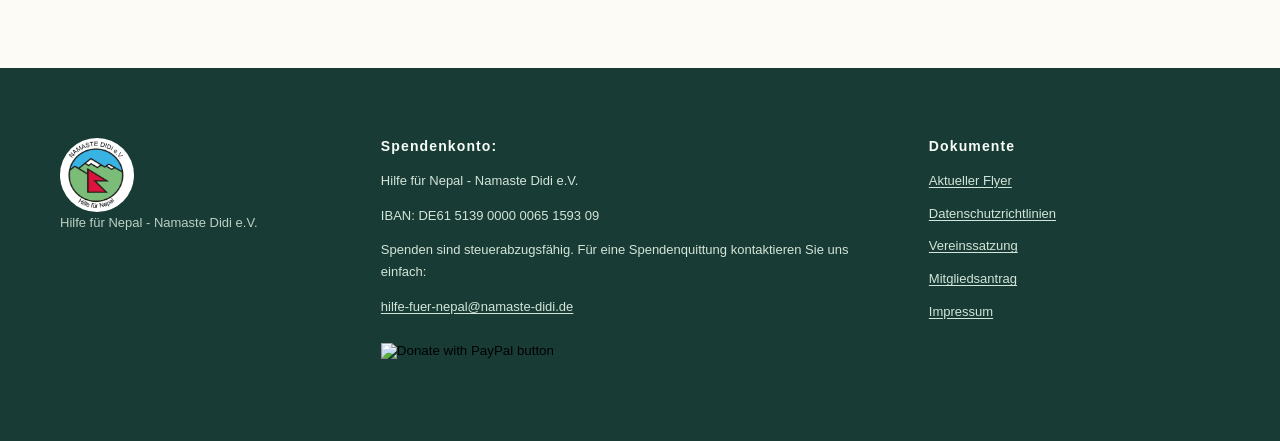
==== commit cce633e8: "Correct next membership meeting date to 17 July 2027" ====
--- a/index.html
+++ b/index.html
@@ -28,7 +28,7 @@
 <img alt="" border="0" src="https://www.paypal.com/de_DE/i/scr/pixel.gif" width="1" height="1"/>
 </form>
 </div><figure class="hero-photo"><img alt="Frau bei der Arbeit an einer Nähmaschine" fetchpriority="high" height="374" src="assets/naeherin-1.webp" width="403"/></figure></div></section>
-<section class="home-details"><div class="wrap details-grid"><article class="meeting"><span class="small-title">Mitgliedertreffen</span><h2>Mitgliedertreffen</h2><p>Das nächste Treffen ist am</p><p class="date">17.07.2026</p><p>Jeder ist eingeladen!<br/>Bei Interesse einfach melden.</p></article><article class="club"><span class="small-title">VereinsLiebe</span><h2>VereinsLiebe</h2><p>Wir nehmen am Vereinsliebe Programm der Volksbank Mittelhessen teil!</p><p>Bei Fragen zum Programm und den Vorteilen für die Vereinsmitglieder von Hilfe für Nepal - Namaste Didi e.V. einfach bei uns oder der Volksbank Mittelhessen melden.</p></article></div></section>
+<section class="home-details"><div class="wrap details-grid"><article class="meeting"><span class="small-title">Mitgliedertreffen</span><h2>Mitgliedertreffen</h2><p>Das nächste Treffen ist am</p><p class="date">17.07.2027</p><p>Jeder ist eingeladen!<br/>Bei Interesse einfach melden.</p></article><article class="club"><span class="small-title">VereinsLiebe</span><h2>VereinsLiebe</h2><p>Wir nehmen am Vereinsliebe Programm der Volksbank Mittelhessen teil!</p><p>Bei Fragen zum Programm und den Vorteilen für die Vereinsmitglieder von Hilfe für Nepal - Namaste Didi e.V. einfach bei uns oder der Volksbank Mittelhessen melden.</p></article></div></section>
 <section aria-label="Fotos aus Nepal" class="photos-strip wrap"><img alt="Frau und Kinder mit Hilfspaketen" loading="lazy" src="assets/familie-2.webp"/><img alt="Arbeiten an einer Nähmaschine" loading="lazy" src="assets/naeherin-2.webp"/><img alt="Schulkind mit Rucksack" loading="lazy" src="assets/schulranzen.webp"/></section>
 </main>
 <footer class="footer"><div class="wrap footer-inner"><section class="footer-identity"><img alt="" height="74" src="assets/logo.png" width="74"/><p>Hilfe für Nepal - Namaste Didi e.V.</p></section>
